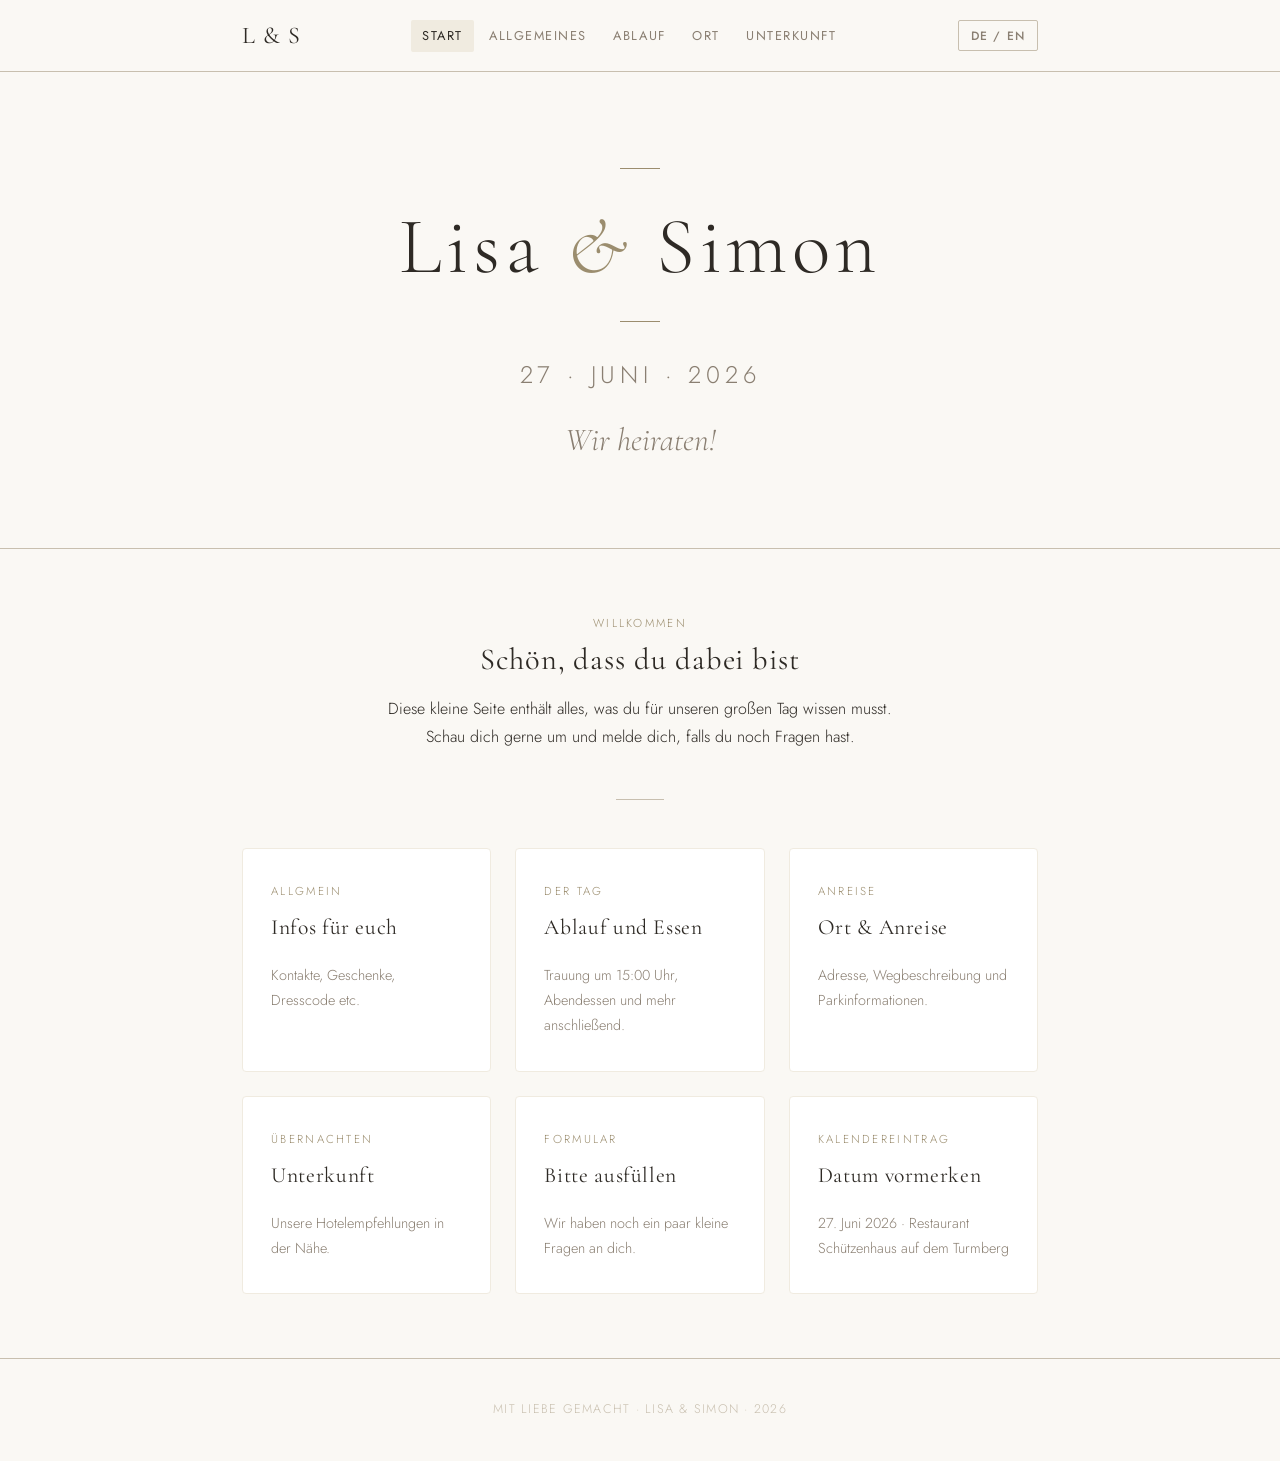
==== index.html @ 3d3010a2 "initial commit" ====
<!DOCTYPE html>
<html lang="en">
<head>
  <meta charset="UTF-8" />
  <meta name="viewport" content="width=device-width, initial-scale=1.0" />
  <title>Lisa &amp; Simon — 27 June 2026</title>
  <link rel="stylesheet" href="style.css" />
</head>
<body>

  <!-- ═══════════════════════════════════════════
       HEADER / NAV
  ═══════════════════════════════════════════ -->
  <header>
    <nav>
      <a href="index.html" class="nav-brand">L &amp; S</a>
      <ul class="nav-links">
        <li><a href="index.html" class="active" data-lang="en">Home</a><a href="index.html" class="active" data-lang="de">Start</a></li>
        <li><a href="general.html" data-lang="en">General</a><a href="general.html" data-lang="de">Allgemeines</a></li>
        <li><a href="schedule.html" data-lang="en">Schedule</a><a href="schedule.html" data-lang="de">Ablauf</a></li>
        <li><a href="location.html" data-lang="en">Location</a><a href="location.html" data-lang="de">Ort</a></li>
        <li><a href="accommodation.html" data-lang="en">Stay</a><a href="accommodation.html" data-lang="de">Unterkunft</a></li>
      </ul>
      <button class="lang-toggle" id="langToggle">DE / EN</button>
    </nav>
  </header>

  <!-- ═══════════════════════════════════════════
       HERO
  ═══════════════════════════════════════════ -->
  <section class="hero">
    <span class="hero-ornament"></span>
    <h1 data-lang="en">Lisa <em>&amp;</em> Simon</h1>
    <h1 data-lang="de">Lisa <em>&amp;</em> Simon</h1>
    <br/>
    <span class="hero-ornament"></span>
    <p class="hero-date" data-lang="en">27 · June · 2026</p>
    <p class="hero-date" data-lang="de">27 · Juni · 2026</p>
    <p class="hero-sub" data-lang="en">We're getting married!</p>
    <p class="hero-sub" data-lang="de">Wir heiraten!</p>
  </section>

  

  <!-- ═══════════════════════════════════════════
       MAIN CONTENT
  ═══════════════════════════════════════════ -->
  <main>

    <!-- Welcome note -->
    <div class="text-center">
      <p class="section-label" data-lang="en">Welcome</p>
      <p class="section-label" data-lang="de">Willkommen</p>
      <h2 data-lang="en">We're so glad you're here</h2>
      <h2 data-lang="de">Schön, dass du dabei bist</h2>
      <p class="mt-sm" style="max-width:520px; margin-left:auto; margin-right:auto;" data-lang="en">
        This little site has everything you need to know about our wedding day.
        Take a look around and reach out if you have any questions.
      </p>
      <p class="mt-sm" style="max-width:520px; margin-left:auto; margin-right:auto;" data-lang="de">
        Diese kleine Seite enthält alles, was du für unseren großen Tag wissen musst.
        Schau dich gerne um und melde dich, falls du noch Fragen hast.
      </p>
    </div>

    <div class="divider"></div>

    <!-- Quick-navigation cards -->
    <div class="card-grid">


      <a href="general.html" class="card" style="text-decoration:none; color:inherit;">
        <p class="section-label" data-lang="en">The Day</p>
        <p class="section-label" data-lang="de">Allgmein</p>
        <h3 data-lang="en">Schedule and Food</h3>
        <h3 data-lang="de">Infos für euch</h3>
        <p class="mt-sm" style="font-size:0.9rem; color:var(--taupe);" data-lang="en">
          Kontakte, Geschenke, Dresscode etc.
        </p>
        <p class="mt-sm" style="font-size:0.9rem; color:var(--taupe);" data-lang="de">
          Kontakte, Geschenke, Dresscode etc.
        </p>
      </a>

      <a href="schedule.html" class="card" style="text-decoration:none; color:inherit;">
        <p class="section-label" data-lang="en">The Day</p>
        <p class="section-label" data-lang="de">Der Tag</p>
        <h3 data-lang="en">Schedule and Food</h3>
        <h3 data-lang="de">Ablauf und Essen</h3>
        <p class="mt-sm" style="font-size:0.9rem; color:var(--taupe);" data-lang="en">
          Ceremony at 3:00 pm, dinner and more later.
        </p>
        <p class="mt-sm" style="font-size:0.9rem; color:var(--taupe);" data-lang="de">
          Trauung um 15:00 Uhr, Abendessen und mehr anschließend.
        </p>
      </a>

      <a href="location.html" class="card" style="text-decoration:none; color:inherit;">
        <p class="section-label" data-lang="en">Getting Here</p>
        <p class="section-label" data-lang="de">Anreise</p>
        <h3 data-lang="en">Location &amp; Travel</h3>
        <h3 data-lang="de">Ort &amp; Anreise</h3>
        <p class="mt-sm" style="font-size:0.9rem; color:var(--taupe);" data-lang="en">
          Venue address, directions and parking info.
        </p>
        <p class="mt-sm" style="font-size:0.9rem; color:var(--taupe);" data-lang="de">
          Adresse, Wegbeschreibung und Parkinformationen.
        </p>
      </a>

      <a href="accommodation.html" class="card" style="text-decoration:none; color:inherit;">
        <p class="section-label" data-lang="en">Where to Sleep</p>
        <p class="section-label" data-lang="de">Übernachten</p>
        <h3 data-lang="en">Accommodation</h3>
        <h3 data-lang="de">Unterkunft</h3>
        <p class="mt-sm" style="font-size:0.9rem; color:var(--taupe);" data-lang="en">
          Our recommended hotels and places to stay nearby.
        </p>
        <p class="mt-sm" style="font-size:0.9rem; color:var(--taupe);" data-lang="de">
          Unsere Hotelempfehlungen in der Nähe.
        </p>
      </a>

      <a href="https://docs.google.com/forms/d/e/1FAIpQLSfycxNAwHYyaBGs0W3RQyR7zWDWJEEf-i6Aq6txapwu2VQ3cQ/viewform?usp=publish-editor" class="card" style="text-decoration:none; color:inherit;">
        <p class="section-label" data-lang="en">Where to Sleep</p>
        <p class="section-label" data-lang="de">Formular</p>
        <h3 data-lang="en">Accommodation</h3>
        <h3 data-lang="de">Bitte ausfüllen</h3>
        <p class="mt-sm" style="font-size:0.9rem; color:var(--taupe);" data-lang="en">
          Our recommended hotels and places to stay nearby.
        </p>
        <p class="mt-sm" style="font-size:0.9rem; color:var(--taupe);" data-lang="de">
          Wir haben noch ein paar kleine Fragen an dich.
        </p>
      </a>

      <a href="wedding.ics" download="Lisa-Simon-Hochzeit.ics" class="card" style="text-decoration:none; color:inherit;">
        <p class="section-label" data-lang="en">Where to Sleep</p>
        <p class="section-label" data-lang="de">Kalendereintrag</p>
        <h3 data-lang="en">Accommodation</h3>
        <h3 data-lang="de">Datum vormerken</h3>
        <p class="mt-sm" style="font-size:0.9rem; color:var(--taupe);" data-lang="en">
          Our recommended hotels and places to stay nearby.
        </p>
        <p class="mt-sm" style="font-size:0.9rem; color:var(--taupe);" data-lang="de">
          27. Juni 2026 · Restaurant Schützenhaus auf dem Turmberg      
         </p>
      </a>

    </div>


  </main>

  <!-- ═══════════════════════════════════════════
       FOOTER
  ═══════════════════════════════════════════ -->
  <footer>
    <span data-lang="en">Made with love · Lisa &amp; Simon · 2026</span>
    <span data-lang="de">Mit Liebe gemacht · Lisa &amp; Simon · 2026</span>
  </footer>

  <!-- ═══════════════════════════════════════════
       LANGUAGE TOGGLE SCRIPT
  ═══════════════════════════════════════════ -->
  <script>
    (function () {
      const STORAGE_KEY = 'wedding-lang';
      const body = document.body;
      const btn  = document.getElementById('langToggle');

      // Apply saved preference on load
      const saved = localStorage.getItem(STORAGE_KEY);
      if (saved === 'de') body.classList.add('lang-de');

      // Toggle on click
      btn.addEventListener('click', function () {
        const isDe = body.classList.toggle('lang-de');
        localStorage.setItem(STORAGE_KEY, isDe ? 'de' : 'en');
      });
    })();
  </script>

</body>
</html>
---- style.css ----
/* ============================================================
   style.css — Wedding Site
   ============================================================ */

/* --- Fonts ------------------------------------------------- */
@import url('https://fonts.googleapis.com/css2?family=Cormorant+Garamond:ital,wght@0,300;0,400;0,600;1,300;1,400&family=Jost:wght@300;400;500&display=swap');

/* --- Variables -------------------------------------------- */
:root {
  --cream:       #faf8f4;
  --parchment:   #f0ebe0;
  --stone:       #c8bfaf;
  --taupe:       #8a7f72;
  --ink:         #2e2a25;
  --accent:      #9b8d6e;
  --white:       #ffffff;

  --font-display: 'Cormorant Garamond', Georgia, serif;
  --font-body:    'Jost', sans-serif;

  --max-width: 860px;
  --nav-height: 72px;
}

/* --- Reset ------------------------------------------------- */
*, *::before, *::after { box-sizing: border-box; margin: 0; padding: 0; }
html { scroll-behavior: smooth; }

body {
  background-color: var(--cream);
  color: var(--ink);
  font-family: var(--font-body);
  font-weight: 300;
  font-size: 1rem;
  line-height: 1.75;
  min-height: 100vh;
  display: flex;
  flex-direction: column;
}

/* --- Language Toggle --------------------------------------- */
/* Show EN content by default; hide DE */
[data-lang="en"] { display: none; }

body.lang-de [data-lang="en"] { display: revert; }
body.lang-de [data-lang="de"] { display: none; }

/* --- Header / Nav ----------------------------------------- */
header {
  position: sticky;
  top: 0;
  z-index: 100;
  background: var(--cream);
  border-bottom: 1px solid var(--stone);
  height: var(--nav-height);
  display: flex;
  align-items: center;
}

nav {
  width: 100%;
  max-width: var(--max-width);
  margin: 0 auto;
  padding: 0 2rem;
  display: flex;
  align-items: center;
  justify-content: space-between;
  gap: 1.5rem;
}

.nav-brand {
  font-family: var(--font-display);
  font-size: 1.5rem;
  font-weight: 400;
  letter-spacing: 0.04em;
  color: var(--ink);
  text-decoration: none;
  white-space: nowrap;
}

.nav-links {
  display: flex;
  align-items: center;
  gap: 0.25rem;
  list-style: none;
  flex-wrap: wrap;
}

.nav-links a {
  font-family: var(--font-body);
  font-weight: 400;
  font-size: 0.8rem;
  letter-spacing: 0.12em;
  text-transform: uppercase;
  color: var(--taupe);
  text-decoration: none;
  padding: 0.4rem 0.7rem;
  border-radius: 2px;
  transition: color 0.2s, background 0.2s;
}

.nav-links a:hover,
.nav-links a.active {
  color: var(--ink);
  background: var(--parchment);
}

/* Language toggle button */
.lang-toggle {
  font-family: var(--font-body);
  font-weight: 500;
  font-size: 0.75rem;
  letter-spacing: 0.1em;
  text-transform: uppercase;
  background: none;
  border: 1px solid var(--stone);
  color: var(--taupe);
  padding: 0.35rem 0.75rem;
  border-radius: 2px;
  cursor: pointer;
  transition: border-color 0.2s, color 0.2s, background 0.2s;
  white-space: nowrap;
  flex-shrink: 0;
}

.lang-toggle:hover {
  border-color: var(--accent);
  color: var(--ink);
  background: var(--parchment);
}

/* --- Hero -------------------------------------------------- */
.hero {
  text-align: center;
  padding: 6rem 2rem 5rem;
  border-bottom: 1px solid var(--stone);
}

.hero-ornament {
  display: block;
  width: 40px;
  height: 1px;
  background: var(--accent);
  margin: 0 auto 2rem;
}

.hero h1 {
  font-family: var(--font-display);
  font-size: clamp(2.8rem, 7vw, 5rem);
  font-weight: 300;
  letter-spacing: 0.06em;
  line-height: 1.15;
  color: var(--ink);
}

.hero h1 em {
  font-style: italic;
  color: var(--accent);
}

.hero-date {
  margin-top: 1.25rem;
  font-size: 1.5rem;
  letter-spacing: 0.2em;
  text-transform: uppercase;
  color: var(--taupe);
}

.hero-sub {
  margin-top: 0.5rem;
  font-family: var(--font-display);
  font-size: 2.0rem;
  font-weight: 300;
  font-style: italic;
  color: var(--taupe);
}

/* --- Main content ------------------------------------------ */
main {
  flex: 1;
  width: 100%;
  max-width: var(--max-width);
  margin: 0 auto;
  padding: 4rem 2rem;
}

/* --- Page title (inner pages) ----------------------------- */
.page-title {
  text-align: center;
  padding: 4rem 2rem 3rem;
  border-bottom: 1px solid var(--stone);
}

.page-title h1 {
  font-family: var(--font-display);
  font-size: clamp(2rem, 5vw, 3.5rem);
  font-weight: 300;
  letter-spacing: 0.05em;
  color: var(--ink);
}

.page-title p {
  margin-top: 0.75rem;
  font-size: 0.85rem;
  letter-spacing: 0.15em;
  text-transform: uppercase;
  color: var(--taupe);
}

/* --- Section headings ------------------------------------- */
.section-label {
  font-size: 0.72rem;
  letter-spacing: 0.2em;
  text-transform: uppercase;
  color: var(--accent);
  margin-bottom: 0.5rem;
}

h2 {
  font-family: var(--font-display);
  font-size: 1.9rem;
  font-weight: 400;
  letter-spacing: 0.03em;
  color: var(--ink);
  line-height: 1.25;
}

h3 {
  font-family: var(--font-display);
  font-size: 1.35rem;
  font-weight: 400;
  letter-spacing: 0.03em;
  color: var(--ink);
}

p { margin-bottom: 1rem; }
p:last-child { margin-bottom: 0; }

/* --- Divider ----------------------------------------------- */
.divider {
  width: 48px;
  height: 1px;
  background: var(--stone);
  margin: 3rem auto;
}

/* --- Cards / Info blocks ----------------------------------- */
.card-grid {
  display: grid;
  grid-template-columns: repeat(auto-fit, minmax(220px, 1fr));
  gap: 1.5rem;
  margin-top: 2.5rem;
}

.card {
  background: var(--white);
  border: 1px solid var(--parchment);
  border-radius: 4px;
  padding: 2rem 1.75rem;
}

.card h3 { margin-bottom: 0.5rem; }

/* --- Timeline / Schedule ----------------------------------- */
.timeline {
  list-style: none;
  margin-top: 2.5rem;
  border-left: 1px solid var(--stone);
  padding-left: 2rem;
}

.timeline-item {
  position: relative;
  margin-bottom: 2.25rem;
}

.timeline-item::before {
  content: '';
  position: absolute;
  left: -2.375rem;
  top: 0.35rem;
  width: 8px;
  height: 8px;
  border-radius: 50%;
  background: var(--cream);
  border: 1.5px solid var(--accent);
}

.timeline-time {
  font-size: 0.72rem;
  letter-spacing: 0.18em;
  text-transform: uppercase;
  color: var(--accent);
  margin-bottom: 0.2rem;
}

.timeline-item h3 { font-size: 1.1rem; margin-bottom: 0.25rem; }
.timeline-item p { font-size: 0.9rem; color: var(--taupe); }

/* --- FAQ --------------------------------------------------- */
.faq-list { margin-top: 2.5rem; }

.faq-item {
  border-top: 1px solid var(--parchment);
  padding: 1.5rem 0;
}

.faq-item:last-child { border-bottom: 1px solid var(--parchment); }

.faq-question {
  font-family: var(--font-display);
  font-size: 1.15rem;
  font-weight: 400;
  color: var(--ink);
  margin-bottom: 0.5rem;
}

.faq-answer { font-size: 0.95rem; color: var(--taupe); }

/* --- Links & buttons --------------------------------------- */
a { color: var(--accent); text-decoration: none; transition: color 0.2s; }
a:hover { color: var(--ink); }

.btn {
  display: inline-block;
  font-size: 0.78rem;
  letter-spacing: 0.15em;
  text-transform: uppercase;
  border: 1px solid var(--ink);
  color: var(--ink);
  padding: 0.65rem 1.5rem;
  border-radius: 2px;
  text-decoration: none;
  transition: background 0.2s, color 0.2s;
}

.btn:hover { background: var(--ink); color: var(--cream); }

/* --- Footer ------------------------------------------------ */
footer {
  text-align: center;
  padding: 2.5rem 2rem;
  border-top: 1px solid var(--stone);
  font-size: 0.78rem;
  letter-spacing: 0.1em;
  text-transform: uppercase;
  color: var(--stone);
}

/* --- Utilities --------------------------------------------- */
.text-center { text-align: center; }
.mt-sm { margin-top: 1rem; }
.mt-md { margin-top: 2rem; }
.mt-lg { margin-top: 3.5rem; }

/* --- Responsive -------------------------------------------- */
@media (max-width: 600px) {
  .nav-links a { font-size: 0.72rem; padding: 0.35rem 0.5rem; }
  .nav-brand { font-size: 1.2rem; }
  .hero { padding: 4rem 1.5rem 3.5rem; }
  main { padding: 3rem 1.5rem; }
}
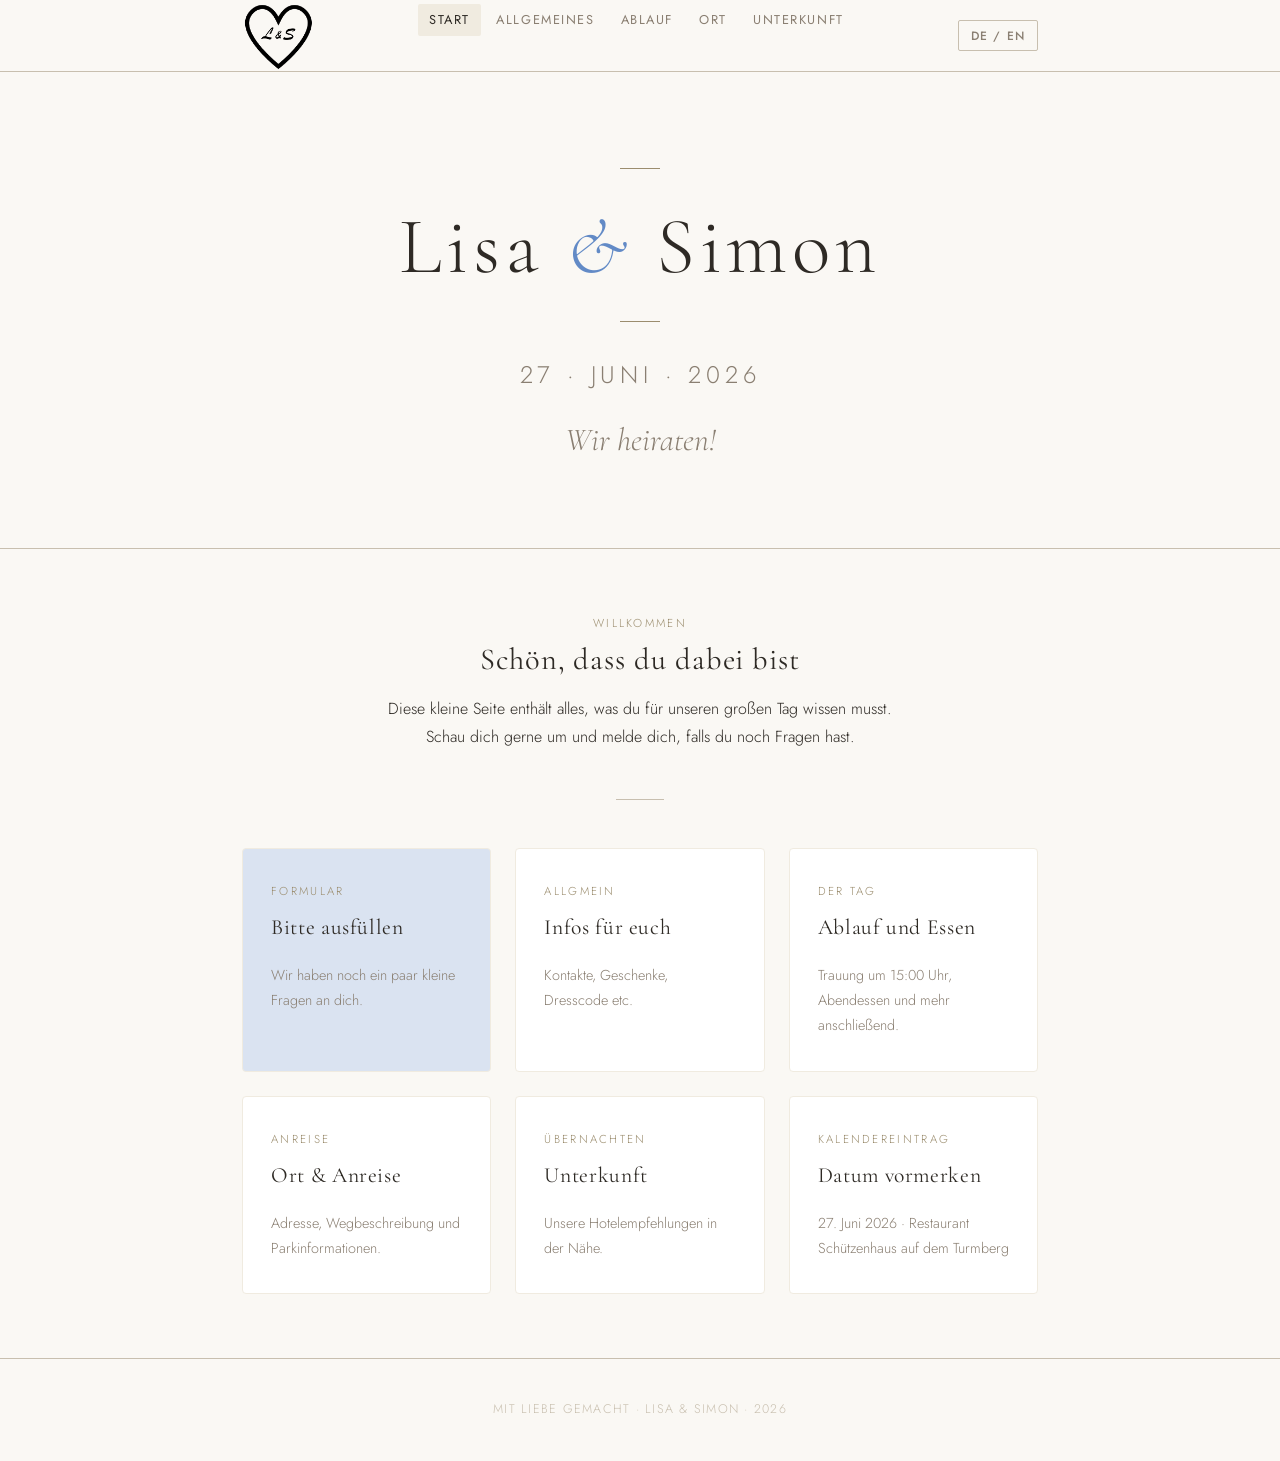
==== commit 319f00d1: "made changes based on feedback" ====
--- a/index.html
+++ b/index.html
@@ -13,7 +13,9 @@
   ═══════════════════════════════════════════ -->
   <header>
     <nav>
-      <a href="index.html" class="nav-brand">L &amp; S</a>
+      <a href="index.html" class="nav-brand">
+  <img src="img/heart_initials_alt.png" alt="L & S">
+</a>
       <ul class="nav-links">
         <li><a href="index.html" class="active" data-lang="en">Home</a><a href="index.html" class="active" data-lang="de">Start</a></li>
         <li><a href="general.html" data-lang="en">General</a><a href="general.html" data-lang="de">Allgemeines</a></li>
@@ -21,17 +23,26 @@
         <li><a href="location.html" data-lang="en">Location</a><a href="location.html" data-lang="de">Ort</a></li>
         <li><a href="accommodation.html" data-lang="en">Stay</a><a href="accommodation.html" data-lang="de">Unterkunft</a></li>
       </ul>
+      <button class="nav-hamburger" id="navHamburger" aria-label="Menu">&#9776;</button>
       <button class="lang-toggle" id="langToggle">DE / EN</button>
     </nav>
   </header>
 
+  <nav class="nav-drawer" id="navDrawer">
+        <a href="index.html" data-lang="en" class="active">Home</a><a href="index.html" data-lang="de" class="active">Start</a>
+        <a href="general.html" data-lang="en">General</a><a href="general.html" data-lang="de">Allgemeines</a>
+        <a href="schedule.html" data-lang="en">Schedule</a><a href="schedule.html" data-lang="de">Ablauf</a>
+        <a href="location.html" data-lang="en">Location</a><a href="location.html" data-lang="de">Ort</a>
+        <a href="accommodation.html" data-lang="en">Stay</a><a href="accommodation.html" data-lang="de">Unterkunft</a>
+  </nav>
+
+
   <!-- ═══════════════════════════════════════════
        HERO
   ═══════════════════════════════════════════ -->
   <section class="hero">
     <span class="hero-ornament"></span>
-    <h1 data-lang="en">Lisa <em>&amp;</em> Simon</h1>
-    <h1 data-lang="de">Lisa <em>&amp;</em> Simon</h1>
+    <h1>Lisa <em style="color: rgb(98, 138, 198)">&amp;</em> Simon</h1>
     <br/>
     <span class="hero-ornament"></span>
     <p class="hero-date" data-lang="en">27 · June · 2026</p>
@@ -68,6 +79,18 @@
     <!-- Quick-navigation cards -->
     <div class="card-grid">
 
+      <a href="https://docs.google.com/forms/d/e/1FAIpQLSfycxNAwHYyaBGs0W3RQyR7zWDWJEEf-i6Aq6txapwu2VQ3cQ/viewform?usp=publish-editor" class="card_highlighted" style="text-decoration:none; color:inherit;">
+        <p class="section-label" data-lang="en">Where to Sleep</p>
+        <p class="section-label" data-lang="de">Formular</p>
+        <h3 data-lang="en">Accommodation</h3>
+        <h3 data-lang="de">Bitte ausfüllen</h3>
+        <p class="mt-sm" style="font-size:0.9rem; color:var(--taupe);" data-lang="en">
+          Our recommended hotels and places to stay nearby.
+        </p>
+        <p class="mt-sm" style="font-size:0.9rem; color:var(--taupe);" data-lang="de">
+          Wir haben noch ein paar kleine Fragen an dich.
+        </p>
+      </a>
 
       <a href="general.html" class="card" style="text-decoration:none; color:inherit;">
         <p class="section-label" data-lang="en">The Day</p>
@@ -121,18 +144,6 @@
         </p>
       </a>
 
-      <a href="https://docs.google.com/forms/d/e/1FAIpQLSfycxNAwHYyaBGs0W3RQyR7zWDWJEEf-i6Aq6txapwu2VQ3cQ/viewform?usp=publish-editor" class="card" style="text-decoration:none; color:inherit;">
-        <p class="section-label" data-lang="en">Where to Sleep</p>
-        <p class="section-label" data-lang="de">Formular</p>
-        <h3 data-lang="en">Accommodation</h3>
-        <h3 data-lang="de">Bitte ausfüllen</h3>
-        <p class="mt-sm" style="font-size:0.9rem; color:var(--taupe);" data-lang="en">
-          Our recommended hotels and places to stay nearby.
-        </p>
-        <p class="mt-sm" style="font-size:0.9rem; color:var(--taupe);" data-lang="de">
-          Wir haben noch ein paar kleine Fragen an dich.
-        </p>
-      </a>
 
       <a href="wedding.ics" download="Lisa-Simon-Hochzeit.ics" class="card" style="text-decoration:none; color:inherit;">
         <p class="section-label" data-lang="en">Where to Sleep</p>
@@ -179,6 +190,16 @@
         localStorage.setItem(STORAGE_KEY, isDe ? 'de' : 'en');
       });
     })();
+    // Hamburger menu
+    (function () {
+      var hamburger = document.getElementById('navHamburger');
+      var drawer    = document.getElementById('navDrawer');
+      if (hamburger && drawer) {
+        hamburger.addEventListener('click', function () {
+          drawer.classList.toggle('is-open');
+        });
+      }
+    })();
   </script>
 
 </body>
--- a/style.css
+++ b/style.css
@@ -14,6 +14,8 @@
   --ink:         #2e2a25;
   --accent:      #9b8d6e;
   --white:       #ffffff;
+  --dark-blue:  #B0C4E2;
+  --light-blue: #DAE3F1;
 
   --font-display: 'Cormorant Garamond', Georgia, serif;
   --font-body:    'Jost', sans-serif;
@@ -78,6 +80,11 @@
   white-space: nowrap;
 }
 
+.nav-brand img {
+  height: 70px; /* or 48px, 56px — adjust to taste */
+  display: block;
+}
+
 .nav-links {
   display: flex;
   align-items: center;
@@ -128,6 +135,8 @@
   color: var(--ink);
   background: var(--parchment);
 }
+
+
 
 /* --- Hero -------------------------------------------------- */
 .hero {
@@ -236,6 +245,14 @@
 p { margin-bottom: 1rem; }
 p:last-child { margin-bottom: 0; }
 
+ul {
+  width: fit-content;
+  margin: 0 auto;
+  margin-top: -1rem;
+  text-align: left;
+  margin-bottom: 1rem;
+}
+
 /* --- Divider ----------------------------------------------- */
 .divider {
   width: 48px;
@@ -259,6 +276,13 @@
   padding: 2rem 1.75rem;
 }
 
+.card_highlighted {
+  background: var(--light-blue);
+  border: 1px solid var(--parchment);
+  border-radius: 4px;
+  padding: 2rem 1.75rem;
+}
+
 .card h3 { margin-bottom: 0.5rem; }
 
 /* --- Timeline / Schedule ----------------------------------- */
@@ -277,13 +301,13 @@
 .timeline-item::before {
   content: '';
   position: absolute;
-  left: -2.375rem;
+  left: -2.275rem;
   top: 0.35rem;
   width: 8px;
   height: 8px;
   border-radius: 50%;
   background: var(--cream);
-  border: 1.5px solid var(--accent);
+  border: 2px solid var(--dark-blue);
 }
 
 .timeline-time {
@@ -334,7 +358,7 @@
   transition: background 0.2s, color 0.2s;
 }
 
-.btn:hover { background: var(--ink); color: var(--cream); }
+.btn:hover { background: var(--light-blue); color: var(--ink); }
 
 /* --- Footer ------------------------------------------------ */
 footer {
@@ -353,10 +377,63 @@
 .mt-md { margin-top: 2rem; }
 .mt-lg { margin-top: 3.5rem; }
 
+/* --- Hamburger menu --------------------------------------- */
+.nav-hamburger {
+  display: none;
+  background: none;
+  border: 1px solid var(--stone);
+  color: var(--taupe);
+  border-radius: 2px;
+  padding: 0.35rem 0.6rem;
+  font-size: 1.1rem;
+  line-height: 1;
+  cursor: pointer;
+  transition: border-color 0.2s, color 0.2s;
+  flex-shrink: 0;
+}
+
+.nav-hamburger:hover {
+  border-color: var(--accent);
+  color: var(--ink);
+}
+
+/* Mobile nav drawer */
+.nav-drawer {
+  display: none;
+  background: var(--cream);
+  border-bottom: 1px solid var(--stone);
+  padding: 1rem 2rem 1.25rem;
+  flex-direction: column;
+  gap: 0.1rem;
+}
+
+.nav-drawer.is-open { display: flex; }
+
+.nav-drawer a {
+  font-family: var(--font-body);
+  font-weight: 400;
+  font-size: 0.85rem;
+  letter-spacing: 0.12em;
+  text-transform: uppercase;
+  color: var(--taupe);
+  text-decoration: none;
+  padding: 0.65rem 0;
+  border-bottom: 1px solid var(--parchment);
+  transition: color 0.2s;
+}
+
+.nav-drawer a:last-child { border-bottom: none; }
+.nav-drawer a:hover,
+.nav-drawer a.active { color: var(--ink); }
+
+
+
 /* --- Responsive -------------------------------------------- */
-@media (max-width: 600px) {
-  .nav-links a { font-size: 0.72rem; padding: 0.35rem 0.5rem; }
+@media (max-width: 680px) {
+  .nav-links { display: none; }
+  .nav-hamburger { display: block; }
   .nav-brand { font-size: 1.2rem; }
+  header { position: relative; } /* drawer flows in document */
   .hero { padding: 4rem 1.5rem 3.5rem; }
   main { padding: 3rem 1.5rem; }
 }
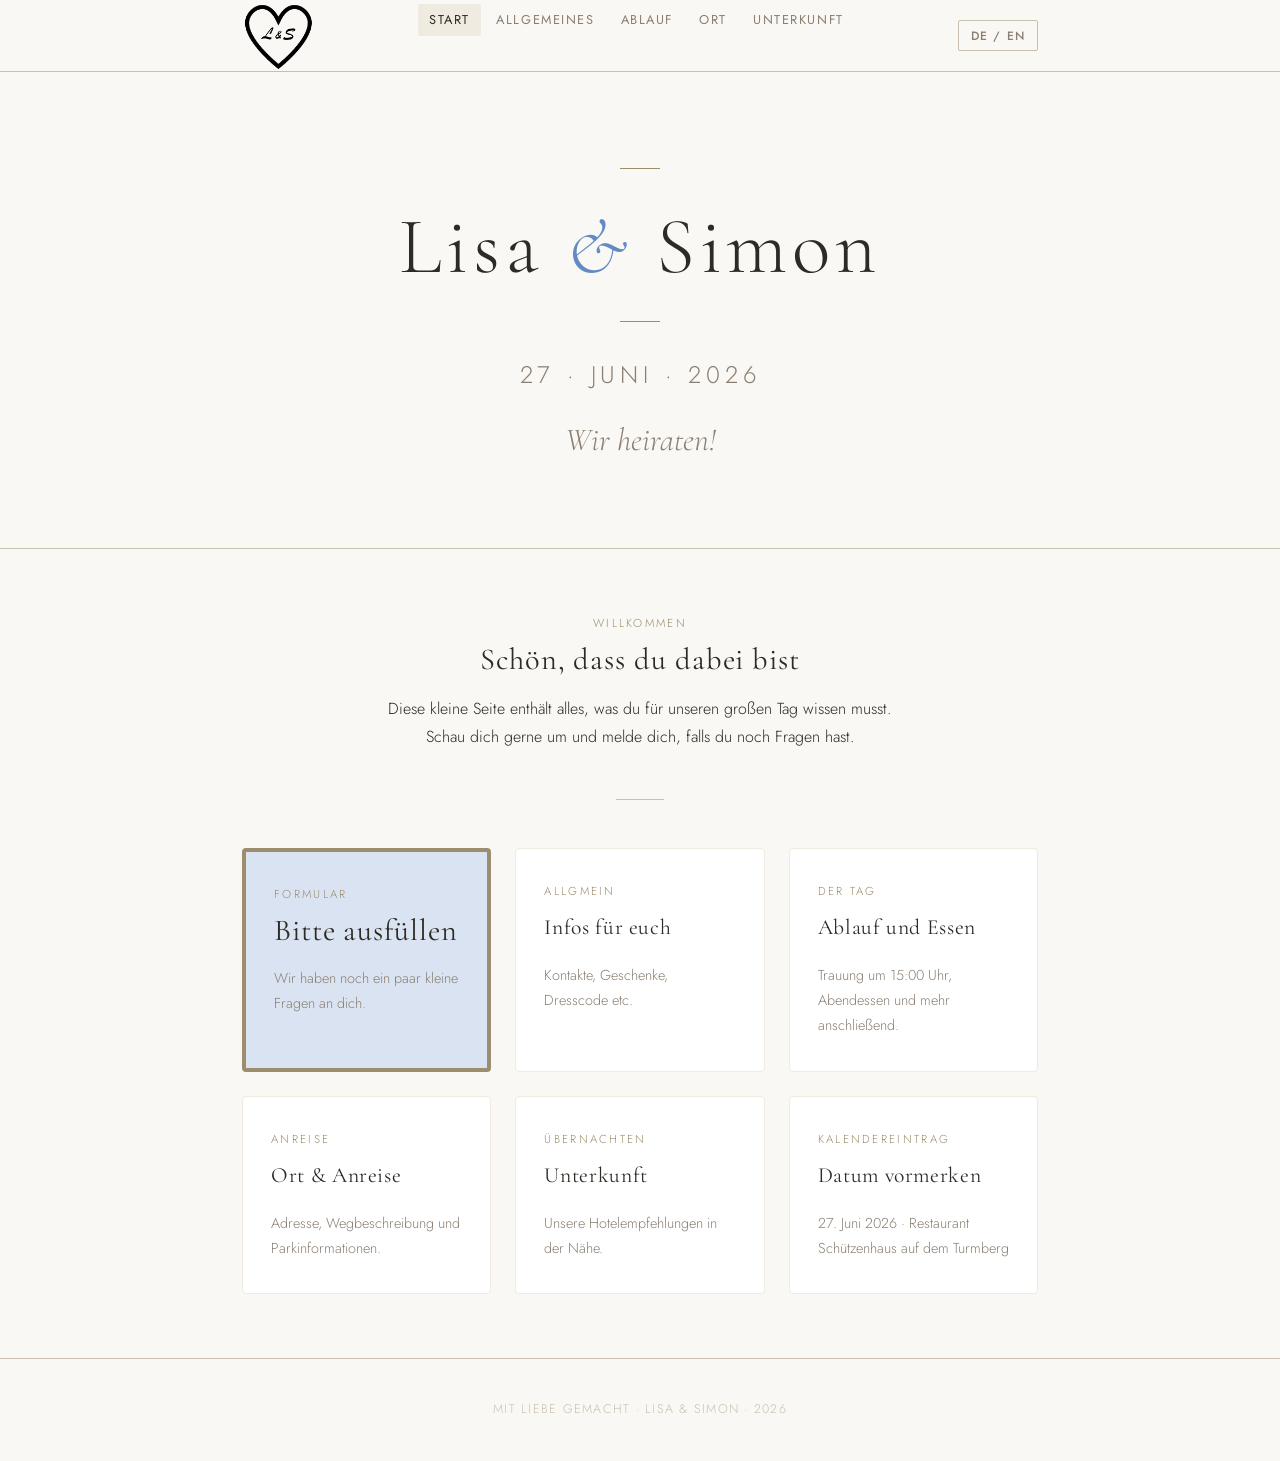
==== commit edd6bd14: "Improved ihg" ====
--- a/index.html
+++ b/index.html
@@ -14,8 +14,8 @@
   <header>
     <nav>
       <a href="index.html" class="nav-brand">
-  <img src="img/heart_initials_alt.png" alt="L & S">
-</a>
+        <img src="img/heart_initials_alt.png" alt="L & S">
+      </a>
       <ul class="nav-links">
         <li><a href="index.html" class="active" data-lang="en">Home</a><a href="index.html" class="active" data-lang="de">Start</a></li>
         <li><a href="general.html" data-lang="en">General</a><a href="general.html" data-lang="de">Allgemeines</a></li>
@@ -80,12 +80,12 @@
     <div class="card-grid">
 
       <a href="https://docs.google.com/forms/d/e/1FAIpQLSfycxNAwHYyaBGs0W3RQyR7zWDWJEEf-i6Aq6txapwu2VQ3cQ/viewform?usp=publish-editor" class="card_highlighted" style="text-decoration:none; color:inherit;">
-        <p class="section-label" data-lang="en">Where to Sleep</p>
+        <p class="section-label" data-lang="en">Survey</p>
         <p class="section-label" data-lang="de">Formular</p>
-        <h3 data-lang="en">Accommodation</h3>
-        <h3 data-lang="de">Bitte ausfüllen</h3>
-        <p class="mt-sm" style="font-size:0.9rem; color:var(--taupe);" data-lang="en">
-          Our recommended hotels and places to stay nearby.
+        <h2 data-lang="en">Please fill out</h2>
+        <h2 data-lang="de">Bitte ausfüllen</h2>
+        <p class="mt-sm" style="font-size:0.9rem; color:var(--taupe);" data-lang="en">
+          We have a few more questions for you.
         </p>
         <p class="mt-sm" style="font-size:0.9rem; color:var(--taupe);" data-lang="de">
           Wir haben noch ein paar kleine Fragen an dich.
@@ -93,12 +93,12 @@
       </a>
 
       <a href="general.html" class="card" style="text-decoration:none; color:inherit;">
-        <p class="section-label" data-lang="en">The Day</p>
+        <p class="section-label" data-lang="en">General</p>
         <p class="section-label" data-lang="de">Allgmein</p>
-        <h3 data-lang="en">Schedule and Food</h3>
+        <h3 data-lang="en">Information for you</h3>
         <h3 data-lang="de">Infos für euch</h3>
         <p class="mt-sm" style="font-size:0.9rem; color:var(--taupe);" data-lang="en">
-          Kontakte, Geschenke, Dresscode etc.
+          Contacts, gifts, dresscode etc.
         </p>
         <p class="mt-sm" style="font-size:0.9rem; color:var(--taupe);" data-lang="de">
           Kontakte, Geschenke, Dresscode etc.
@@ -148,12 +148,9 @@
       <a href="wedding.ics" download="Lisa-Simon-Hochzeit.ics" class="card" style="text-decoration:none; color:inherit;">
         <p class="section-label" data-lang="en">Where to Sleep</p>
         <p class="section-label" data-lang="de">Kalendereintrag</p>
-        <h3 data-lang="en">Accommodation</h3>
+        <h3 data-lang="en">Save the date</h3>
         <h3 data-lang="de">Datum vormerken</h3>
-        <p class="mt-sm" style="font-size:0.9rem; color:var(--taupe);" data-lang="en">
-          Our recommended hotels and places to stay nearby.
-        </p>
-        <p class="mt-sm" style="font-size:0.9rem; color:var(--taupe);" data-lang="de">
+        <p class="mt-sm" style="font-size:0.9rem; color:var(--taupe);">
           27. Juni 2026 · Restaurant Schützenhaus auf dem Turmberg      
          </p>
       </a>
--- a/style.css
+++ b/style.css
@@ -278,7 +278,7 @@
 
 .card_highlighted {
   background: var(--light-blue);
-  border: 1px solid var(--parchment);
+  border: 4px solid var(--accent);
   border-radius: 4px;
   padding: 2rem 1.75rem;
 }
